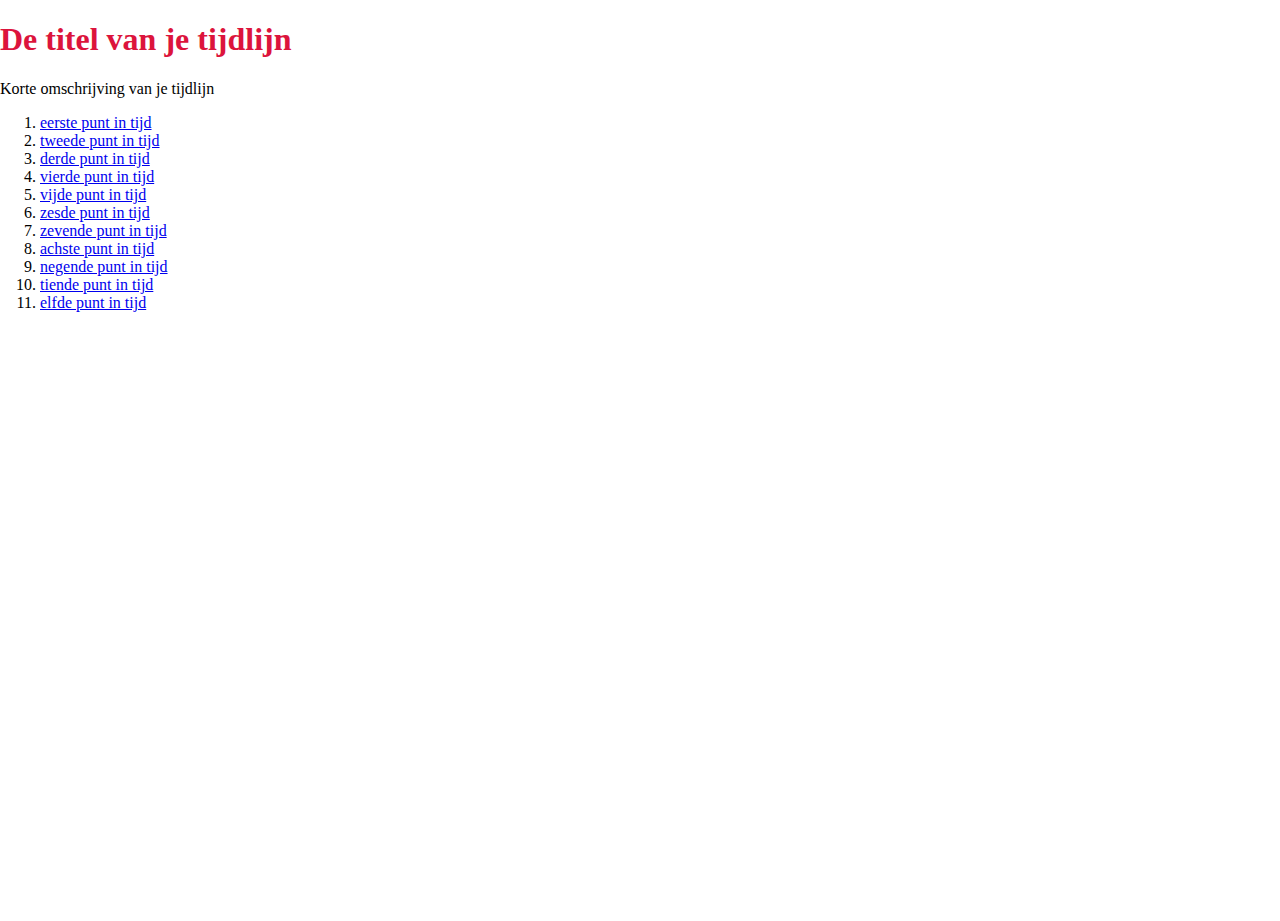
==== index.html @ e1b746fd "Add files via upload" ====
<!doctype html>
<html lang="nl">
	
<head>
	<meta charset="UTF-8">
	<meta name="author" content="jouw naam">
	<meta name="viewport" content="width=device-width, initial-scale=1">
	
	<title>VIDii 2011/22 - Tijdlijn</title>
	
	<link href="styles/style.css" rel="stylesheet">
	<link rel="icon" type="image/svg+xml" href="images/favicon.svg">
</head>

<body>
	<header>
		<h1>De titel van je tijdlijn</h1>
		<p>Korte omschrijving van je tijdlijn</p>
	</header>

	<main>
		<!-- de tijdlijn zelf is een ordered list -->

		<!-- elk list-item is een punt in tijd -->
		<!-- 11 list-items om te starten -->
		<!-- bepaal zelf hoeveel je er nodig hebt -->
		
		<!-- in elk listitem staat nu een link -->
		<!-- de link kun je vullen met jouw content -->
		<!-- of in zijn geheel vervangen door jouw content -->
		<ol>
			<li>
				<a href="#">eerste punt in tijd</a>
			</li>
			<li>
				<a href="#">tweede punt in tijd</a>
			</li>
			<li>
				<a href="#">derde punt in tijd</a>
			</li>
			<li>
				<a href="#">vierde punt in tijd</a>
			</li>
			<li>
				<a href="#">vijde punt in tijd</a>
			</li>
			<li>
				<a href="#">zesde punt in tijd</a>
			</li>
			<li>
				<a href="#">zevende punt in tijd</a>
			</li>
			<li>
				<a href="#">achste punt in tijd</a>
			</li>
			<li>
				<a href="#">negende punt in tijd</a>
			</li>
			<li>
				<a href="#">tiende punt in tijd</a>
			</li>
			<li>
				<a href="#">elfde punt in tijd</a>
			</li>
		</ol>
	</main>

	<script src="scripts/script.js"></script>
</body>
	
</html>
---- styles/style.css ----
/* CSS Document */
*, *::after, *::before {
  box-sizing:border-box;  
}

html, body {
  height:100%;
  margin:0;
}

button:not([disabled]) {
  cursor:pointer;
}

/* jouw CSS vanaf hier */

h1 {
  color:crimson;
}
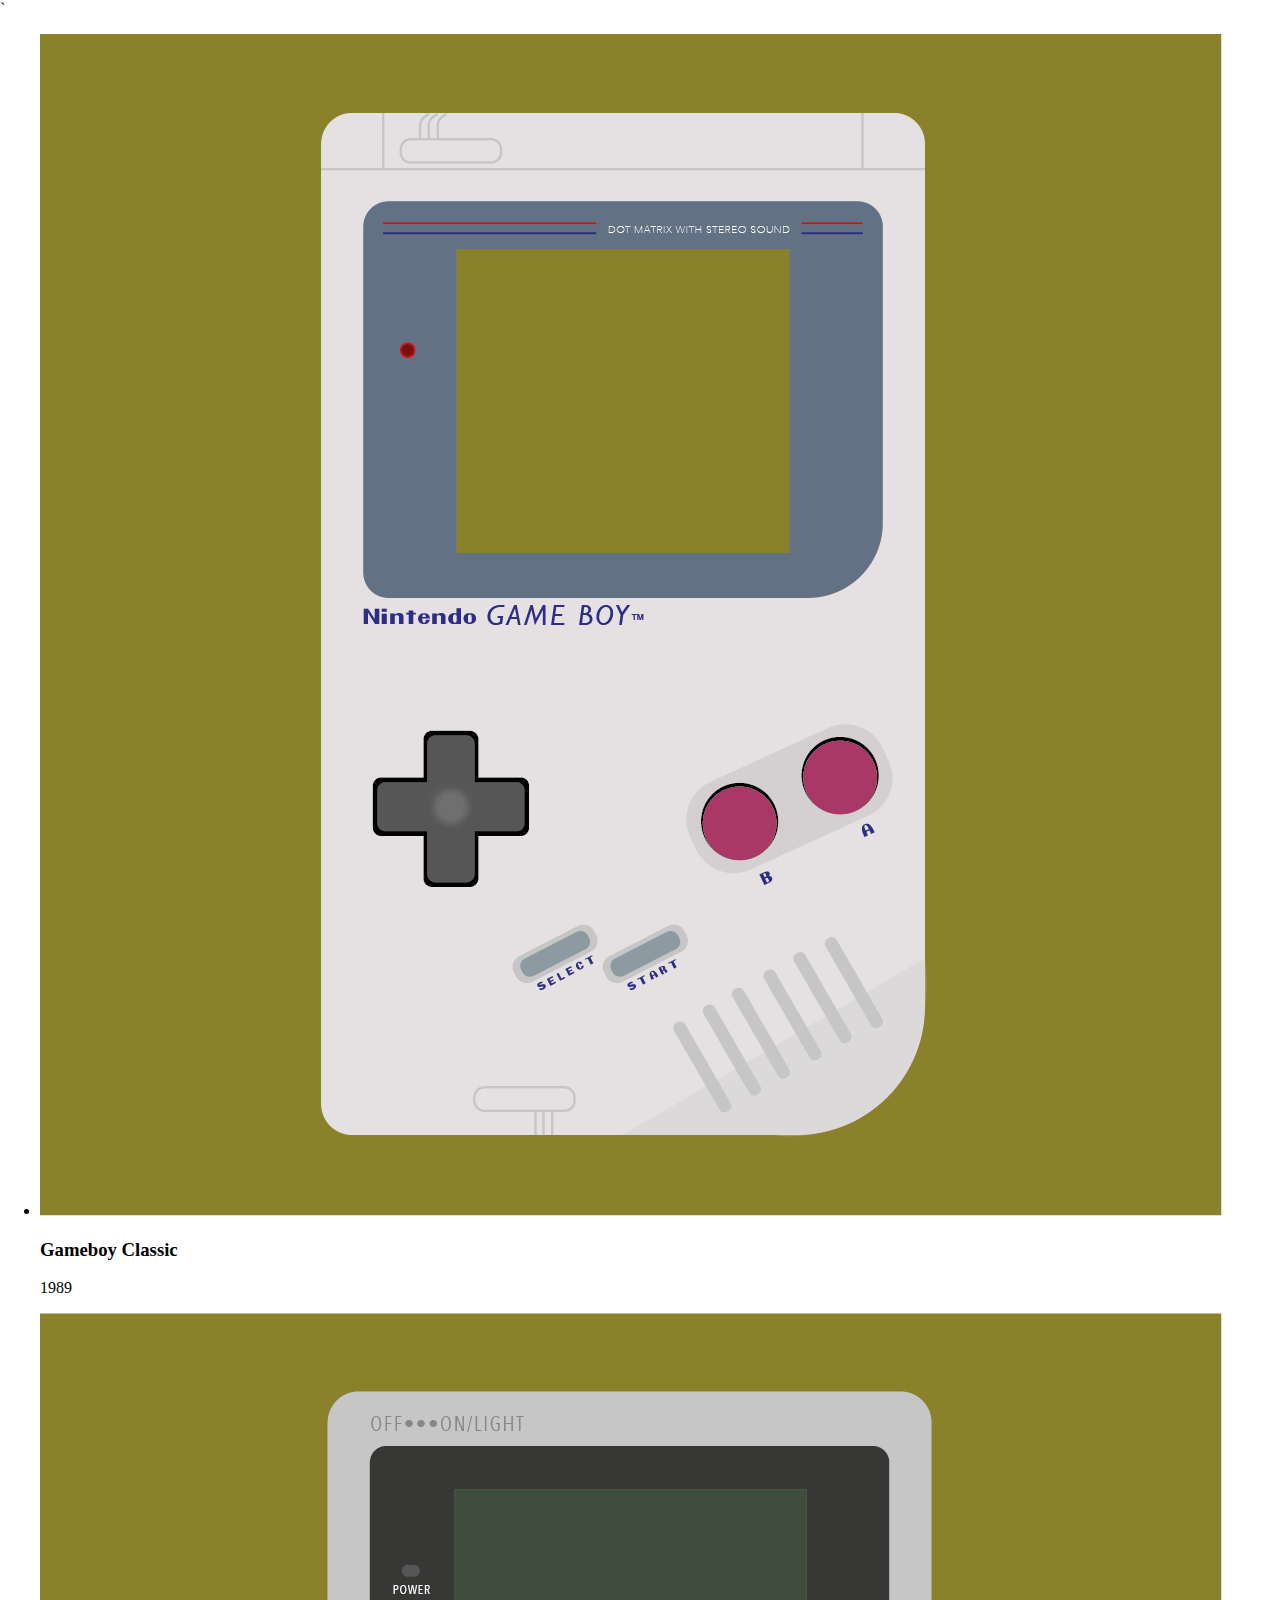
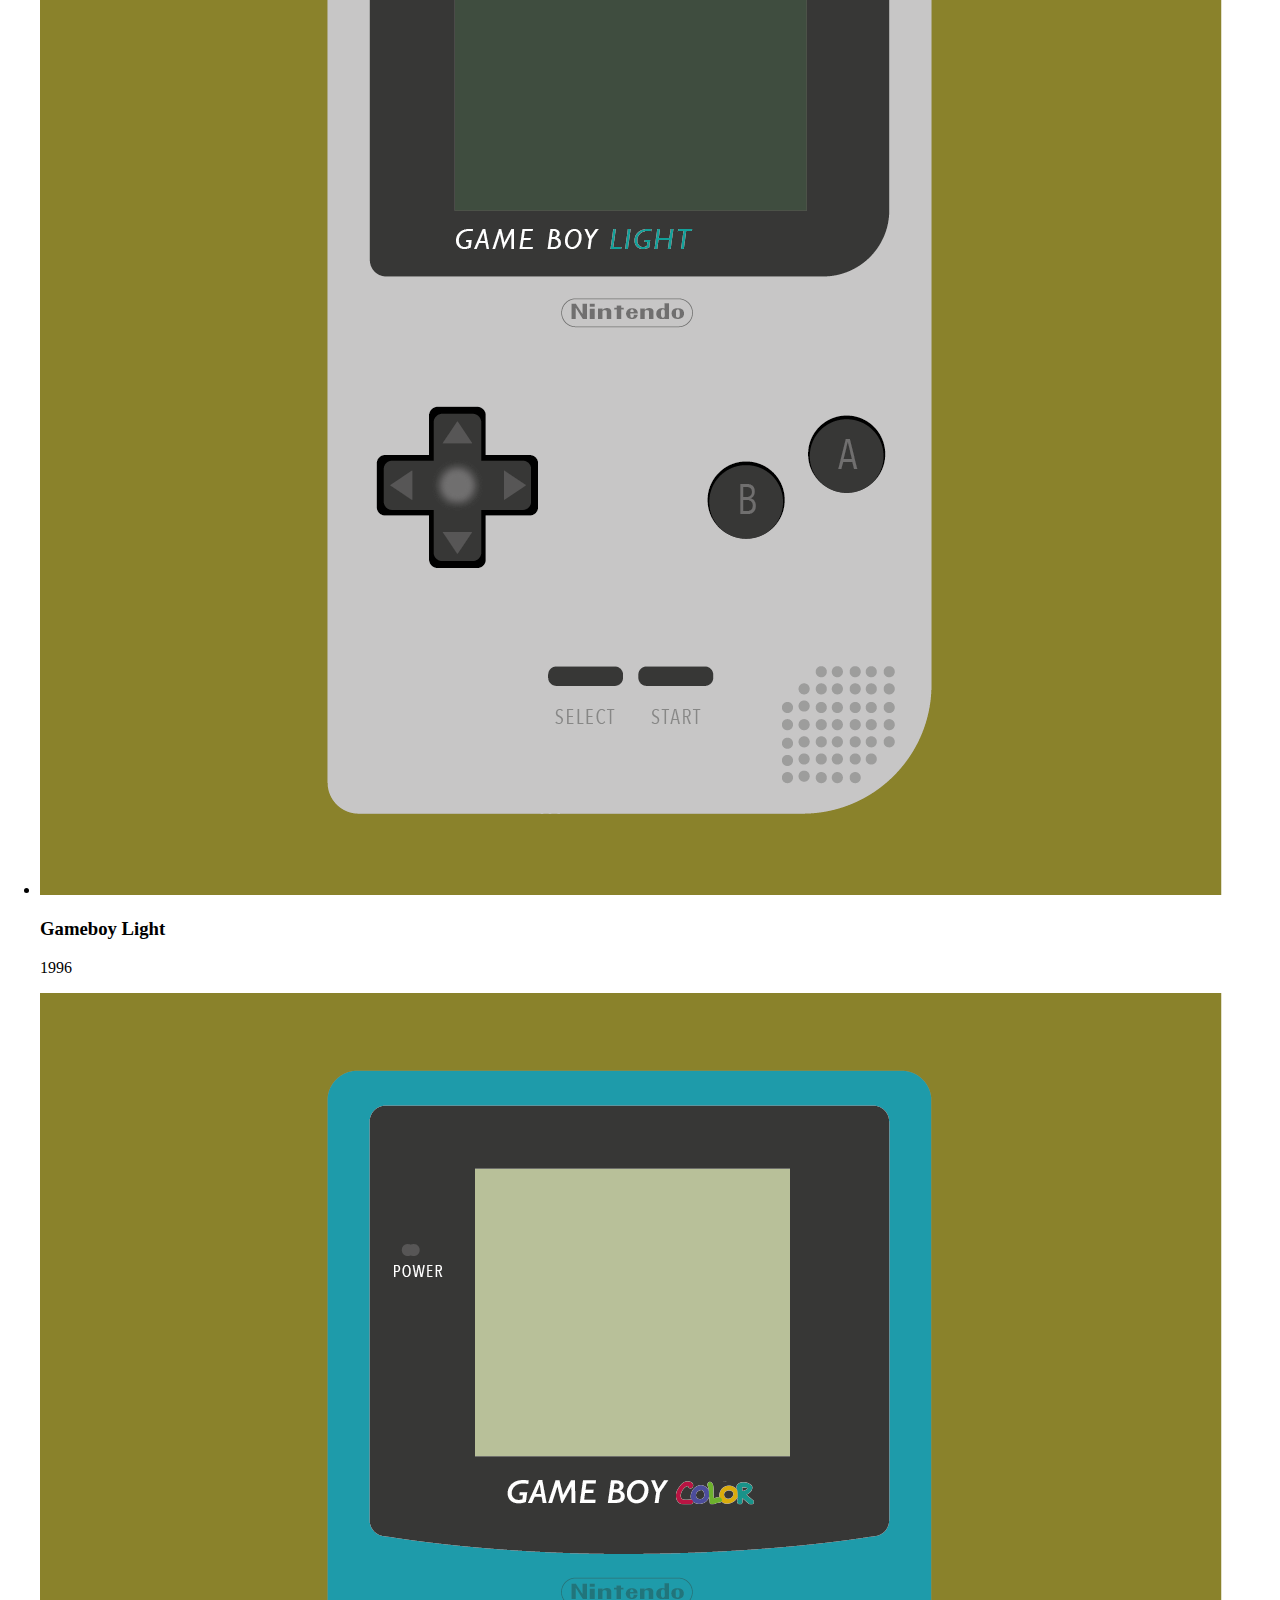
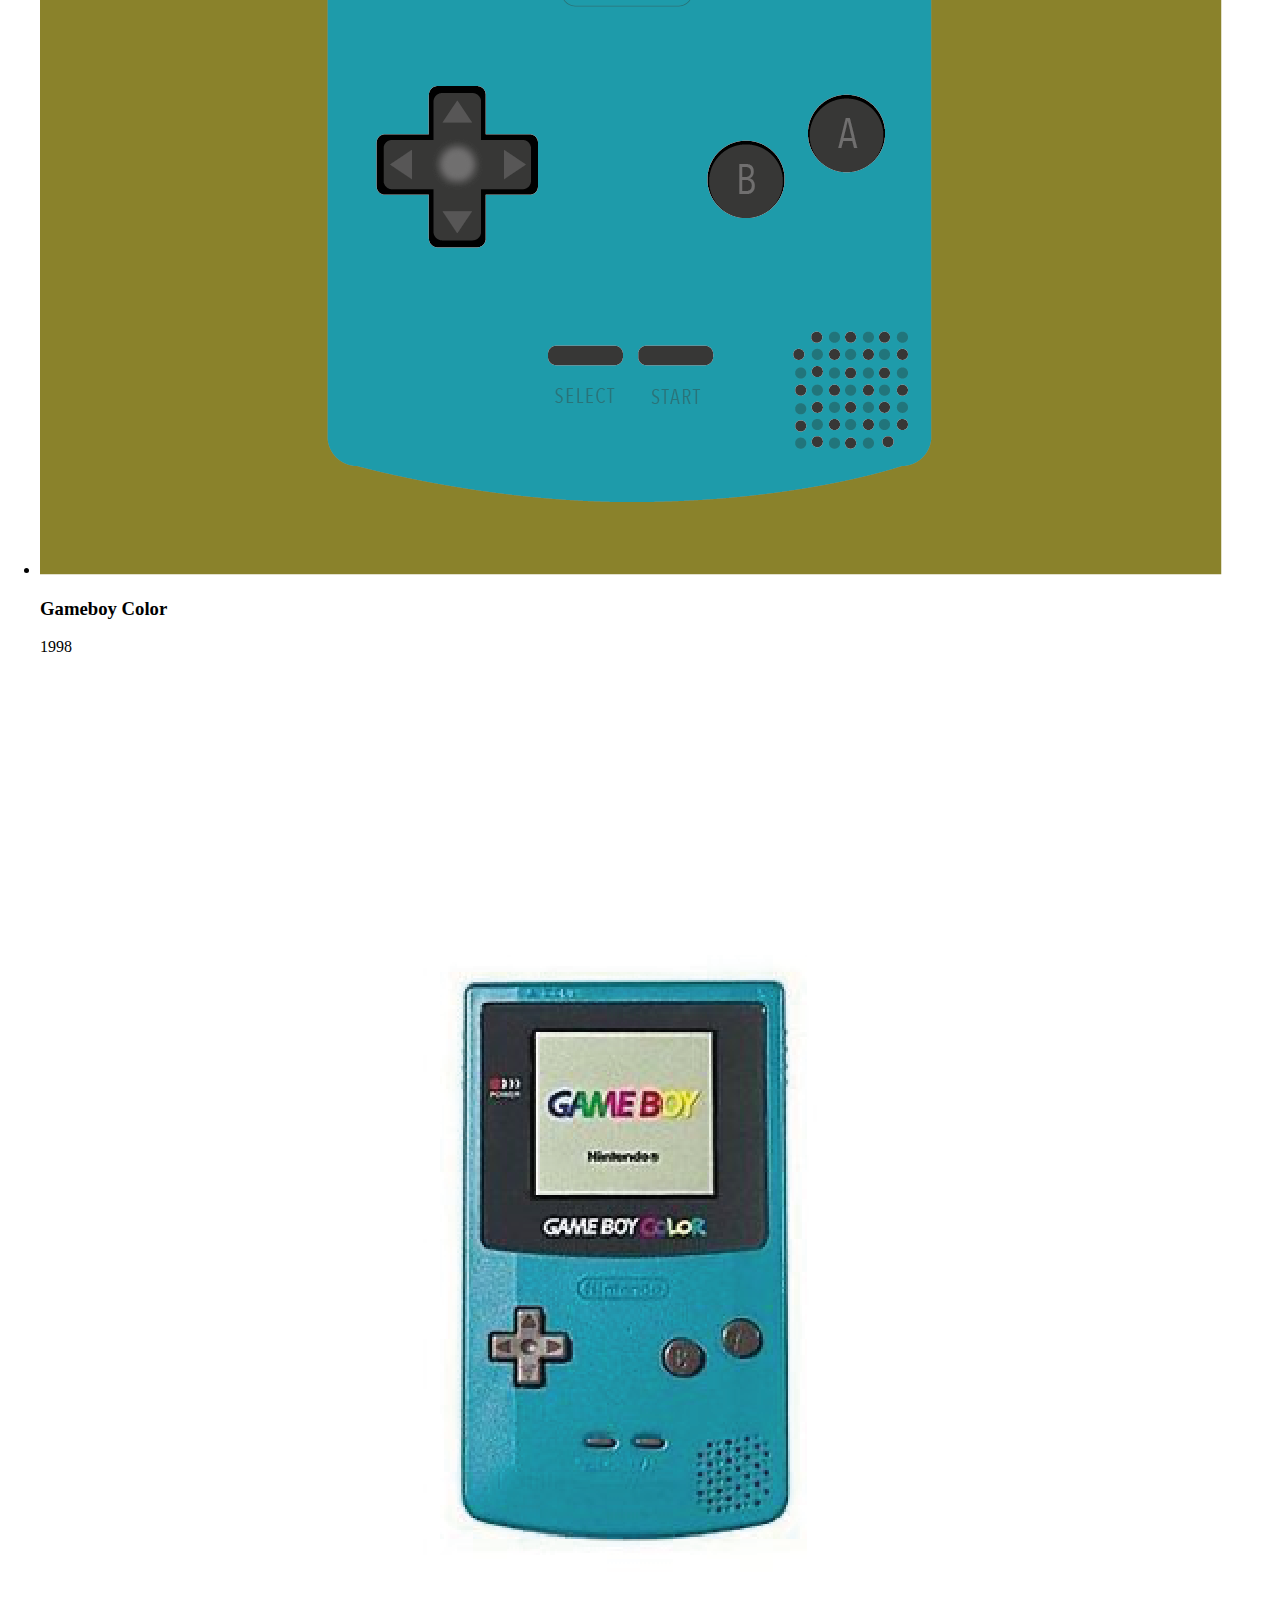
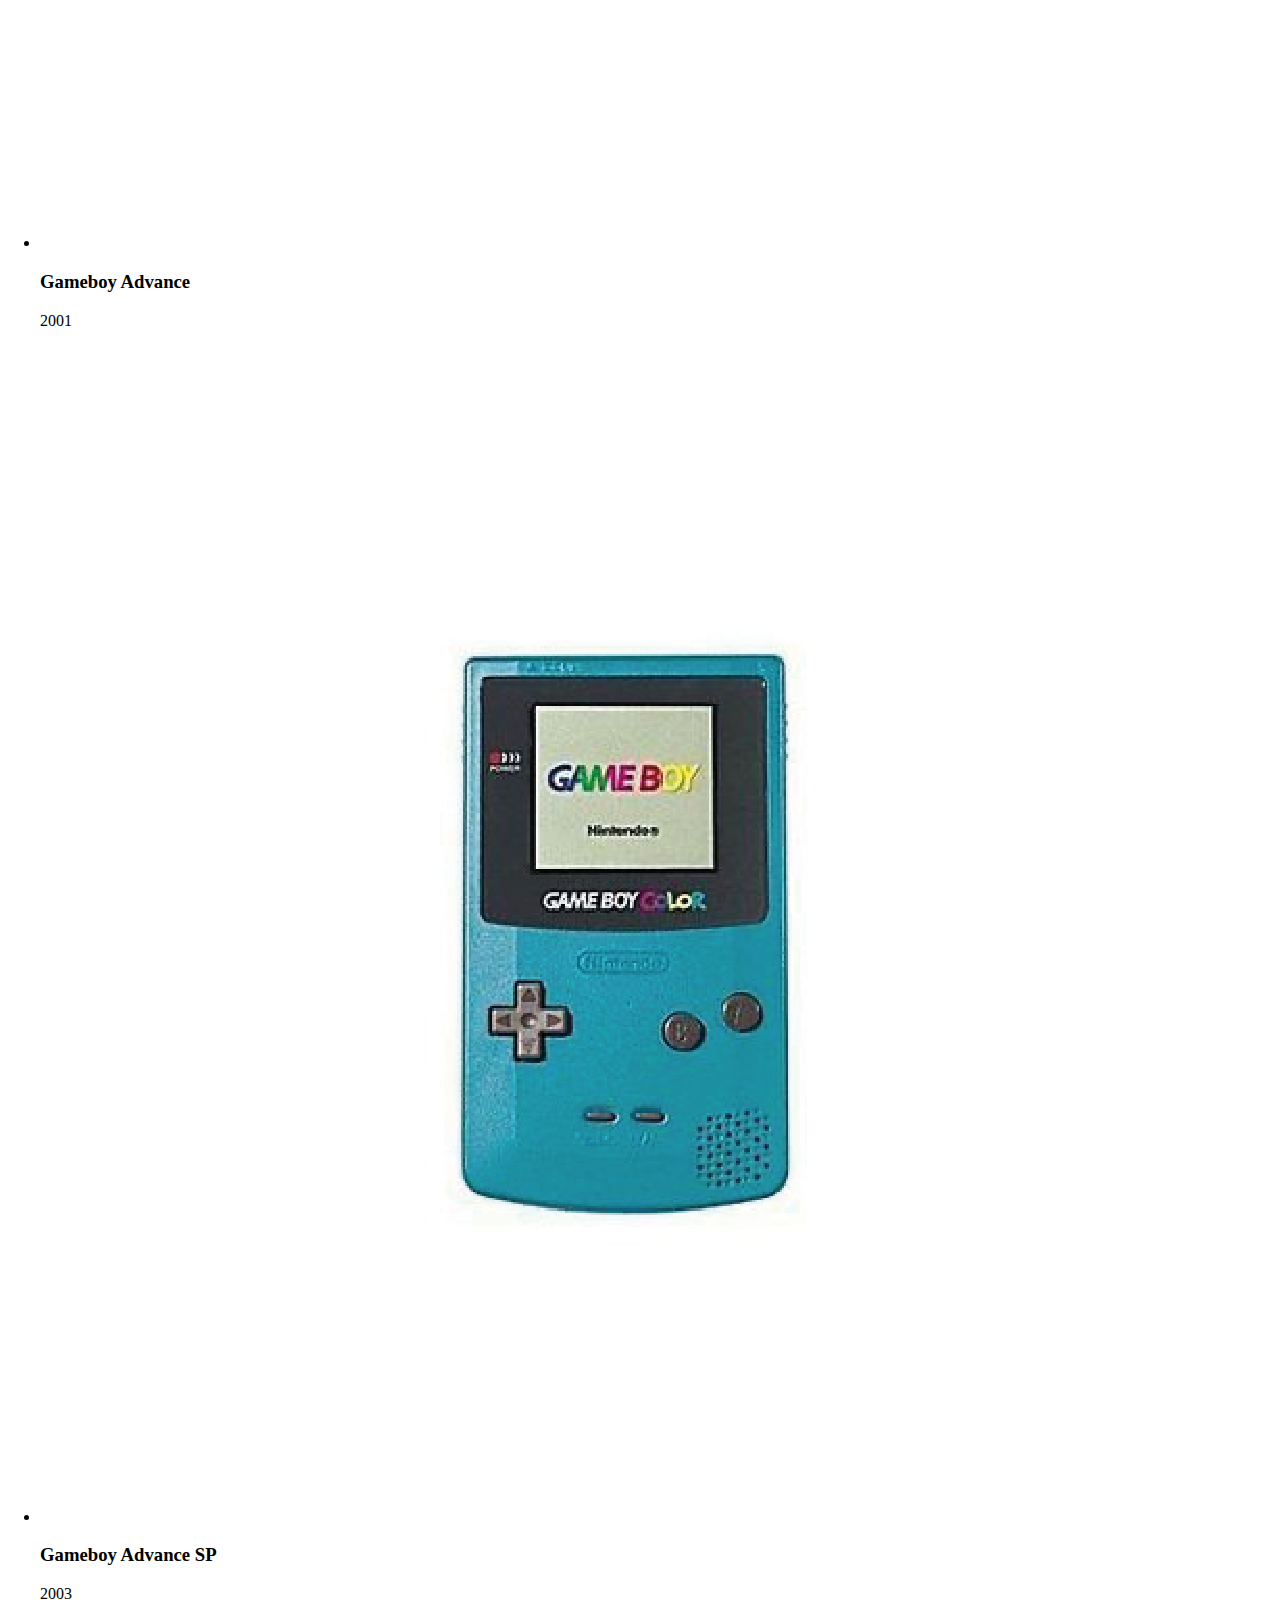
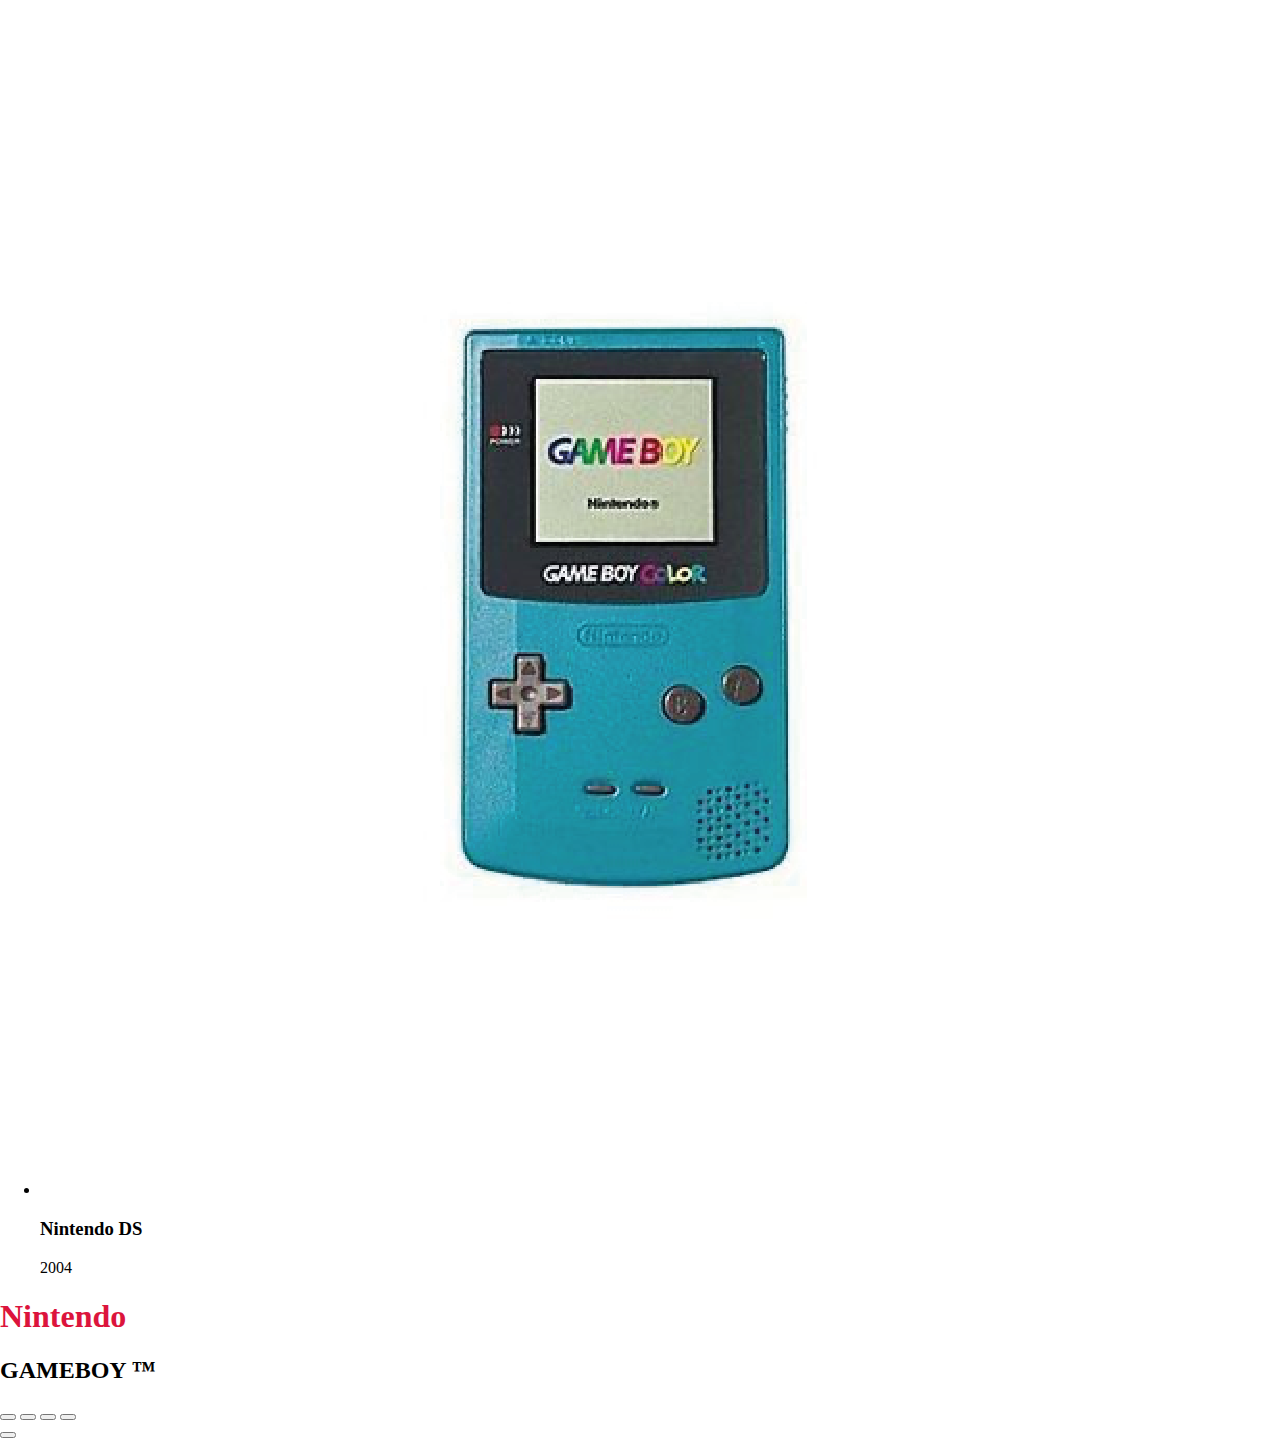
==== commit 6f4e6c03: "Add files via upload" ====
--- a/index.html
+++ b/index.html
@@ -1,71 +1,84 @@
 <!doctype html>
 <html lang="nl">
-	
+
 <head>
-	<meta charset="UTF-8">
-	<meta name="author" content="jouw naam">
-	<meta name="viewport" content="width=device-width, initial-scale=1">
-	
-	<title>VIDii 2011/22 - Tijdlijn</title>
-	
-	<link href="styles/style.css" rel="stylesheet">
-	<link rel="icon" type="image/svg+xml" href="images/favicon.svg">
+    <meta charset="UTF-8">
+    <meta name="author" content="liana boyadjian">
+    <meta name="viewport" content="width=device-width, initial-scale=1">
+
+    <title>VIDii 2011/22 - Tijdlijn</title>
+
+    <link href="styles/style.css" rel="stylesheet">
+    <link rel="icon" type="image/svg+xml" href="images/favicon.svg">
+
+    <link rel="preconnect" href="https://fonts.googleapis.com">
+    <link rel="preconnect" href="https://fonts.gstatic.com" crossorigin>
+    <link href="https://fonts.googleapis.com/css2?family=Open+Sans:ital,wght@1,300&display=swap" rel="stylesheet">
+
+    <link rel="preconnect" href="https://fonts.googleapis.com">
+    <link rel="preconnect" href="https://fonts.gstatic.com" crossorigin>
+    <link href="https://fonts.googleapis.com/css2?family=Open+Sans:ital,wght@1,300&family=Poppins:wght@600&display=swap" rel="stylesheet">
 </head>
 
 <body>
-	<header>
-		<h1>De titel van je tijdlijn</h1>
-		<p>Korte omschrijving van je tijdlijn</p>
-	</header>
+    <main>
 
-	<main>
-		<!-- de tijdlijn zelf is een ordered list -->
 
-		<!-- elk list-item is een punt in tijd -->
-		<!-- 11 list-items om te starten -->
-		<!-- bepaal zelf hoeveel je er nodig hebt -->
-		
-		<!-- in elk listitem staat nu een link -->
-		<!-- de link kun je vullen met jouw content -->
-		<!-- of in zijn geheel vervangen door jouw content -->
-		<ol>
-			<li>
-				<a href="#">eerste punt in tijd</a>
-			</li>
-			<li>
-				<a href="#">tweede punt in tijd</a>
-			</li>
-			<li>
-				<a href="#">derde punt in tijd</a>
-			</li>
-			<li>
-				<a href="#">vierde punt in tijd</a>
-			</li>
-			<li>
-				<a href="#">vijde punt in tijd</a>
-			</li>
-			<li>
-				<a href="#">zesde punt in tijd</a>
-			</li>
-			<li>
-				<a href="#">zevende punt in tijd</a>
-			</li>
-			<li>
-				<a href="#">achste punt in tijd</a>
-			</li>
-			<li>
-				<a href="#">negende punt in tijd</a>
-			</li>
-			<li>
-				<a href="#">tiende punt in tijd</a>
-			</li>
-			<li>
-				<a href="#">elfde punt in tijd</a>
-			</li>
-		</ol>
-	</main>
+        <section class="gameboy">
+            <section class="omlijning">
+                `<section class="scherm">
+                    <ul>
+                        <li>
+                            <img src="images/gameboyclassic.png" alt="gameboy classic">
+                            <h3>Gameboy Classic</h3>
+                            <p>1989</p>
+                        </li>
+                        <li>
+                            <img src="images/gameboylight.png" alt="gameboy light">
+                            <h3>Gameboy Light</h3>
+                            <p>1996</p>
+                        </li>
+                         <li>
+                            <img src="images/gameboycolor.png" alt="gameboy Color">
+                            <h3>Gameboy Color</h3>
+                            <p>1998</p>
+                        </li>
+                         <li>
+                            <img src="images/gameboy2.png" alt="tweede gameboy">
+                            <h3>Gameboy Advance</h3>
+                            <p>2001</p>
+                        </li>
+                         <li>
+                            <img src="images/gameboy2.png" alt="tweede gameboy">
+                            <h3>Gameboy Advance SP</h3>
+                            <p>2003</p>
+                        </li>
+                         <li>
+                            <img src="images/gameboy2.png" alt="tweede gameboy">
+                            <h3>Nintendo DS</h3>
+                            <p>2004</p>
+                        </li>
+                    </ul>
+                </section>
+            </section>
 
-	<script src="scripts/script.js"></script>
+            <h1>Nintendo</h1>
+            <h2>GAMEBOY ™</h2>
+            <section class="pijltjes">
+                <button id="pijltje-boven"></button>
+                <button id="pijltje-rechts"></button>
+                <button id="pijltje-onder"></button>
+                <button id="pijltje-links"></button>
+            </section>
+            <section class="grijzebutton1">
+                <button id="select"></button>
+            </section>
+        </section>
+
+
+    </main>
+
+    <script src="scripts/script.js"></script>
 </body>
-	
+
 </html>
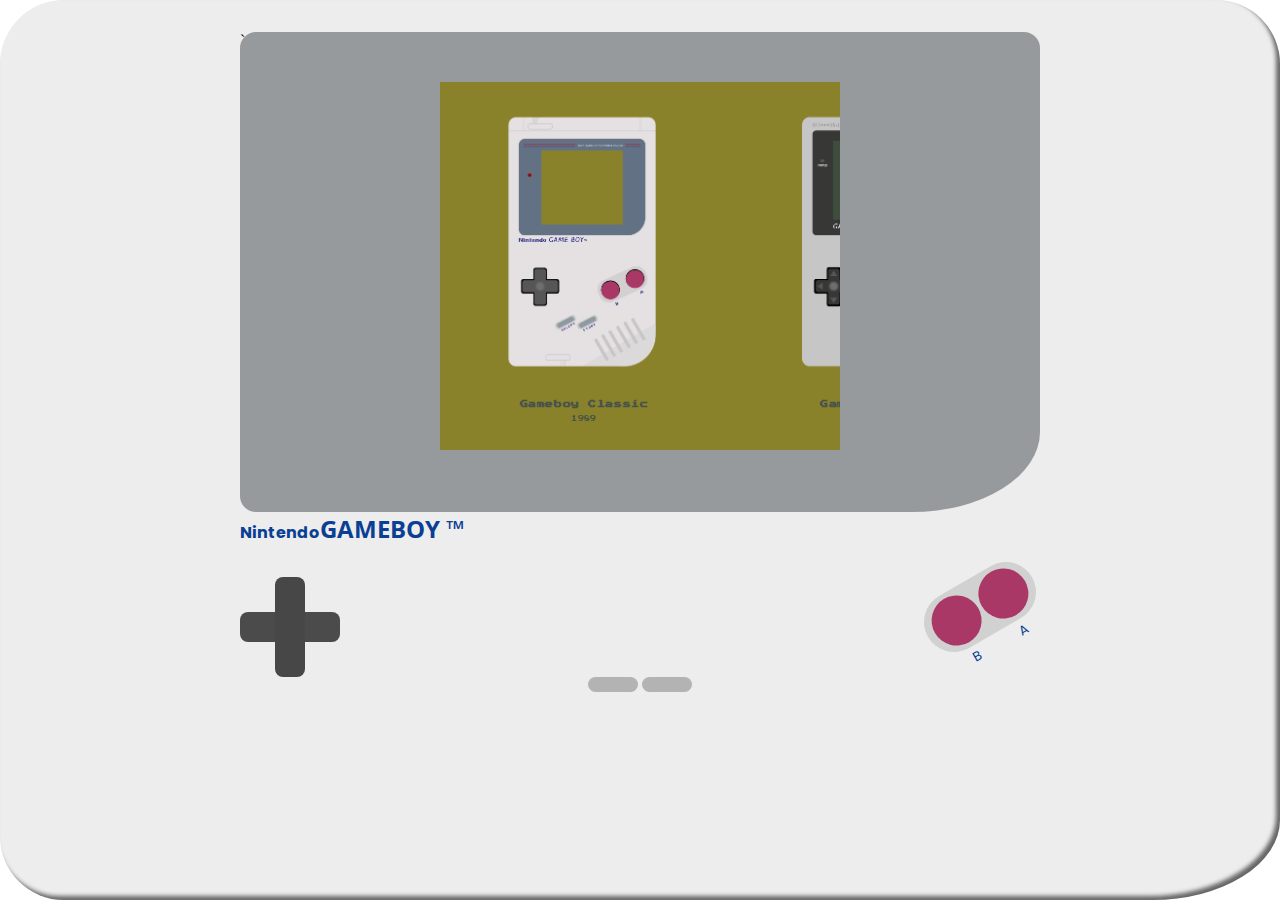
==== commit 4f22095c: "Add files via upload" ====
--- a/index.html
+++ b/index.html
@@ -18,6 +18,9 @@
     <link rel="preconnect" href="https://fonts.googleapis.com">
     <link rel="preconnect" href="https://fonts.gstatic.com" crossorigin>
     <link href="https://fonts.googleapis.com/css2?family=Open+Sans:ital,wght@1,300&family=Poppins:wght@600&display=swap" rel="stylesheet">
+    <link rel="preconnect" href="https://fonts.googleapis.com">
+    <link rel="preconnect" href="https://fonts.gstatic.com" crossorigin>
+    <link href="https://fonts.googleapis.com/css2?family=Open+Sans:ital,wght@1,300&family=Poppins:wght@600&family=Press+Start+2P&display=swap" rel="stylesheet">
 </head>
 
 <body>
@@ -38,22 +41,22 @@
                             <h3>Gameboy Light</h3>
                             <p>1996</p>
                         </li>
-                         <li>
+                        <li>
                             <img src="images/gameboycolor.png" alt="gameboy Color">
                             <h3>Gameboy Color</h3>
                             <p>1998</p>
                         </li>
-                         <li>
-                            <img src="images/gameboy2.png" alt="tweede gameboy">
+                        <li>
+                            <img src="images/gameboyadvance.png" alt="Gameboy Advance">
                             <h3>Gameboy Advance</h3>
                             <p>2001</p>
                         </li>
-                         <li>
-                            <img src="images/gameboy2.png" alt="tweede gameboy">
+                        <li>
+                            <img src="images/gameboyadvancesp.png" alt="Gameboy Advance SP">
                             <h3>Gameboy Advance SP</h3>
                             <p>2003</p>
                         </li>
-                         <li>
+                        <li>
                             <img src="images/gameboy2.png" alt="tweede gameboy">
                             <h3>Nintendo DS</h3>
                             <p>2004</p>
@@ -62,18 +65,25 @@
                 </section>
             </section>
 
-            <h1>Nintendo</h1>
-            <h2>GAMEBOY ™</h2>
-            <section class="pijltjes">
-                <button id="pijltje-boven"></button>
-                <button id="pijltje-rechts"></button>
-                <button id="pijltje-onder"></button>
-                <button id="pijltje-links"></button>
+            <h2>Nintendo<span>GAMEBOY ™</span></h2>
+            <section class="button-wrapper">
+                <section class="pijltjes">
+                    <button id="pijltje-boven"></button>
+                    <button id="pijltje-rechts"></button>
+                    <button id="pijltje-onder"></button>
+                    <button id="pijltje-links"></button>
+                </section>
+                <section>
+                    <button id="button-b"><p>B</p></button>
+                    <button id="button-a"><p>A</p></button>
+
+                </section>
+                    <section>
+                        <button id="select"></button>
+                        <button id="start"></button>
+                    </section>
+                </section>
             </section>
-            <section class="grijzebutton1">
-                <button id="select"></button>
-            </section>
-        </section>
 
 
     </main>
--- a/styles/style.css
+++ b/styles/style.css
@@ -1,19 +1,275 @@
 /* CSS Document */
-*, *::after, *::before {
-  box-sizing:border-box;  
-}
-
-html, body {
-  height:100%;
-  margin:0;
+*,
+*::after,
+*::before {
+    box-sizing: border-box;
+}
+
+html,
+body {
+    /*    height: 100%;*/
+    margin: 0;
+    overflow: hidden;
 }
 
 button:not([disabled]) {
-  cursor:pointer;
+    cursor: pointer;
 }
 
 /* jouw CSS vanaf hier */
 
-h1 {
-  color:crimson;
-}+
+.gameboy {
+    position: relative;
+    background-color: #ededed;
+    height: 100vh;
+    width: 100vw;
+    border-radius: 4em 4em 8em 4em / 4em 4em 5em 4em;
+    box-shadow:
+        inset -.25em -.25em .25em rgb(102 102 102);
+    display: flow-root;
+}
+
+.omlijning {
+    background-color: #979a9c;
+    height: 30em;
+    width: 90%;
+    max-width: 50em;
+    margin: 2em auto;
+    margin-bottom: 0;
+    border-radius: 1em 1em 8em 1em / 1em 1em 5em 1em;
+}
+
+.scherm {
+    background-color: #89822a;
+    height: 23em;
+    width: 60%;
+    max-width: 25em;
+    margin: 2em auto;
+}
+
+ul {
+    background-color: none;
+    margin: 0;
+    padding: 0;
+    /*overflow-x en y specificeert of de inhoud wordt geknipt, scrollbalk wordt toegevoegd etc.*/
+    overflow-x: scroll;
+    overflow-y: hidden;
+    /* whitespace specificeert hoe tekst wordt behandeld op het element waar het op wordt toegepast. Nowrap voorkomt dat de tekst wordt 'gewrapt'*/
+    white-space: nowrap;
+    /* list-style none is geen bulletpoints of numbers*/
+    list-style: none;
+}
+
+ul li {
+    /* display inline-block staat toe dat je een hoogte en breedte kan geven aan het element. Het element kan ook naast andere elementen staan, het verschil met display block*/
+    display: inline-block;
+    width: 18em;
+    background-color: none;
+}
+
+
+
+ul li p {
+    font-family: 'Press Start 2P', cursive;
+}
+
+ul li img {
+    max-width: 100%;
+    padding-top: 1em;
+}
+
+ul li h3 {
+    font-family: 'Press Start 2P', cursive;
+    color: #48524a;
+    font-size: 0.5em;
+    letter-spacing: 0.07em;
+    margin-top: 1.25em;
+    text-align: center;
+    font-weight: 800;
+}
+
+ul li p {
+    font-family: 'Press Start 2P', cursive;
+    color: #48524a;
+    font-size: 0.3em;
+    letter-spacing: 0.06em;
+    margin-top: 0.93em;
+    margin-bottom: 1em;
+    text-align: center;
+    font-weight: 300;
+}
+
+.gameboy h2 {
+    font-family: 'Poppins', sans-serif;
+    color: #0a3f94;
+    font-size: 1em;
+    width: 90%;
+    max-width: 50em;
+    margin: 0 auto;
+
+}
+
+.gameboy h2 span {
+    font-family: 'Open Sans', sans-serif;
+    display: inline-block;
+    color: #0a3f94;
+    font-size: 1.5em;
+}
+
+.button-wrapper {
+    width: 90%;
+    max-width: 50em;
+    margin: 0 auto;
+    margin-top: 2em;
+    display: flex;
+    flex-wrap: wrap;
+    justify-content: space-between;
+}
+
+.button-wrapper > section:nth-of-type(2) {
+    background-color: #d1d1d1;
+    height: 60px;
+    width: 120px;
+    transform: rotate(330deg);
+    border-radius: 40px;
+    text-align: center;
+}
+
+.button-wrapper > section:nth-of-type(2) button {
+    height: 50px;
+    width: 50px;
+    border-radius: 50%;
+    background-color: #aa3866;
+    border-style: none;
+    margin: 0.34em auto;
+    /*    box-shadow: 5px 6px 2px -3px rgba(109,109,109,0.58);*/
+}
+
+.button-wrapper p {
+    font-family: 'Poppins', sans-serif;
+    color: #0a3f94;
+    font-size: 1em;
+    margin-top: 4.2em;
+}
+
+
+.button-wrapper button:hover {
+    box-shadow: inset -8px -9px 11px -4px rgba(0, 0, 0, 0.41);
+    border-radius: 50%;
+}
+
+.button-wrapper button:active {
+    box-shadow: inset 20px 23px 14px -5px rgba(0, 0, 0, 0.55);
+    border-radius: 50%;
+}
+
+
+.button-wrapper > section:nth-of-type(3) {
+    background-color: none;
+    width: 100%;
+    text-align: center;
+}
+
+.button-wrapper > section:nth-of-type(3) button {
+    height: 15px;
+    width: 50px;
+    border-radius: 30px;
+    background-color: #b3b3b3;
+    border-style: none;
+}
+
+
+
+
+/*
+.button-wrapper > section:not(:nth-of-type(3)) {
+    flex: 1;
+}
+*/
+
+.pijltjes {
+    background: none;
+    height: 100px;
+    position: relative;
+    width: 100px;
+    display: grid;
+    grid-template-columns: 33.3% 33.3% 33.3%;
+    grid-template-rows: 33.3% 33.3% 33.3%;
+}
+
+.pijltjes::after {
+    background: #474747;
+    content: "";
+    height: 30px;
+    left: 0;
+    position: absolute;
+    top: 35px;
+    width: 100px;
+    border-radius: 0.5em 0.5em 0.5em 0.5em;
+    border-radius: 0.5em 0.5em 0.5em 0.5em;
+    /*
+        inset -8px -9px 11px -4px rgba(0, 0, 0, 0.41),
+        inset 5px 3px 4px -5px #FFFFFF;
+*/
+    opacity: 98%;
+}
+
+
+
+
+.pijltjes::before {
+    background: #474747;
+    content: "";
+    height: 100px;
+    left: 35px;
+    position: absolute;
+    top: 0;
+    width: 30px;
+    border-radius: 0.5em 0.5em 0.5em 0.5em;
+    box-shadow:
+        /*
+        inset -8px -9px 11px -4px rgba(0, 0, 0, 0.41),
+        inset -2px 6px 4px -5px #FFFFFF;
+*/
+        opacity: 90%;
+}
+
+
+
+.pijltjes button {
+    position: relative;
+    z-index: 100;
+    background: none;
+    border-style: none;
+}
+
+.pijltjes button:hover {
+    box-shadow: inset -8px -9px 11px -4px rgba(0, 0, 0, 0.41);
+    border-radius: 0.5em 0.5em 0.5em 0.5em;
+}
+
+.pijltjes button:active {
+    box-shadow: inset 20px 23px 25px -4px rgba(0, 0, 0, 0.46);
+    border-radius: 0.5em 0.5em 0.5em 0.5em;
+}
+
+#pijltje-boven {
+    grid-column-start: 2;
+
+}
+
+#pijltje-rechts {
+    grid-row-start: 2;
+    grid-column-start: 3;
+}
+
+#pijltje-onder {
+    grid-column-start: 2;
+    grid-row-start: 3;
+}
+
+#pijltje-links {
+    grid-row-start: 2;
+    grid-column-start: 1;
+}
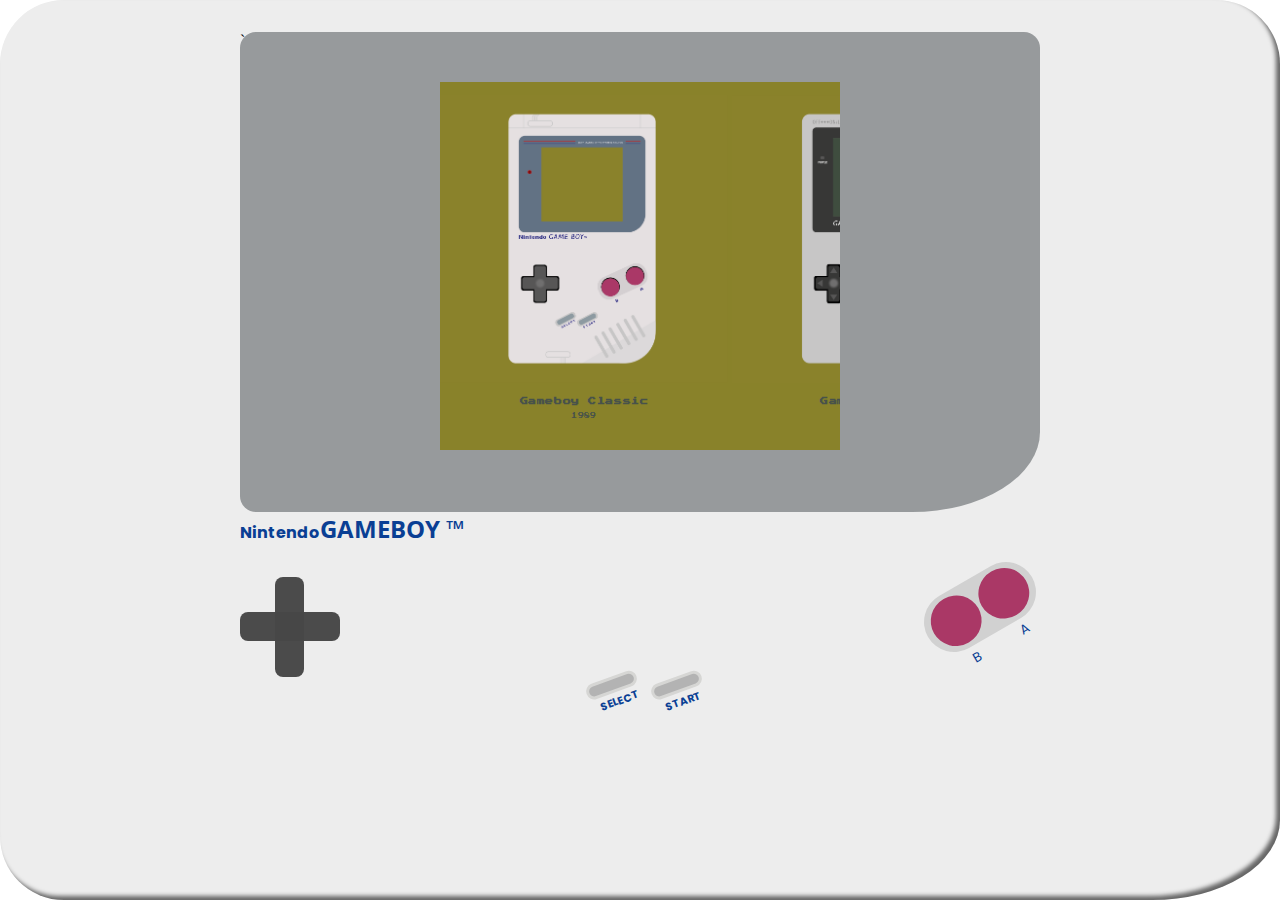
==== commit 2d987b75: "Add files via upload" ====
--- a/index.html
+++ b/index.html
@@ -25,46 +25,56 @@
 
 <body>
     <main>
-
-
         <section class="gameboy">
             <section class="omlijning">
                 `<section class="scherm">
+                    <section class="gbinfotekst">
+                        <button>X</button>
+                        <h3>Gameboy Classic</h3>
+                        <p>"Een Game Boy is een draagbare spelcomputer ontwikkeld door het Japanse bedrijf Nintendo.
+                            De eerste Game Boy had een 8-bit-processor en een klein zwart-wit lcd-scherm. De handheld werkte met cartridges, die tot de laatste Game Boy zouden worden gebruikt."</p>
+                    </section>
                     <ul>
                         <li>
-                            <img src="images/gameboyclassic.png" alt="gameboy classic">
+                            <button class="gbclassic">
+                                <img src="images/gameboyclassic.png" alt="gameboy classic">
+                            </button>
                             <h3>Gameboy Classic</h3>
                             <p>1989</p>
                         </li>
+
                         <li>
-                            <img src="images/gameboylight.png" alt="gameboy light">
+                            <button class="gblight">
+                                <img src="images/gameboylight.png" alt="gameboy light">
+                            </button>
                             <h3>Gameboy Light</h3>
                             <p>1996</p>
                         </li>
+
                         <li>
-                            <img src="images/gameboycolor.png" alt="gameboy Color">
+                            <button class="gbcolor">
+                                <img src="images/gameboycolor.png" alt="gameboy Color">
+                            </button>
                             <h3>Gameboy Color</h3>
                             <p>1998</p>
                         </li>
                         <li>
-                            <img src="images/gameboyadvance.png" alt="Gameboy Advance">
+                            <button class="gbadvance">
+                                <img src="images/gameboyadvance.png" alt="Gameboy Advance">
+                            </button>
                             <h3>Gameboy Advance</h3>
                             <p>2001</p>
                         </li>
                         <li>
-                            <img src="images/gameboyadvancesp.png" alt="Gameboy Advance SP">
+                            <button class="gbadvancesp">
+                                <img src="images/gameboyadvancesp.png" alt="Gameboy Advance SP">
+                            </button>
                             <h3>Gameboy Advance SP</h3>
                             <p>2003</p>
-                        </li>
-                        <li>
-                            <img src="images/gameboy2.png" alt="tweede gameboy">
-                            <h3>Nintendo DS</h3>
-                            <p>2004</p>
                         </li>
                     </ul>
                 </section>
             </section>
-
             <h2>Nintendo<span>GAMEBOY ™</span></h2>
             <section class="button-wrapper">
                 <section class="pijltjes">
@@ -74,16 +84,23 @@
                     <button id="pijltje-links"></button>
                 </section>
                 <section>
-                    <button id="button-b"><p>B</p></button>
-                    <button id="button-a"><p>A</p></button>
-
+                    <button id="button-b">
+                        <p>B</p>
+                    </button>
+                    <button id="button-a">
+                        <p>A</p>
+                    </button>
                 </section>
-                    <section>
-                        <button id="select"></button>
-                        <button id="start"></button>
-                    </section>
+                <section>
+                    <button id="select">
+                        <h3>SELECT</h3>
+                    </button>
+                    <button id="start">
+                        <h3>START</h3>
+                    </button>
                 </section>
             </section>
+        </section>
 
 
     </main>
--- a/styles/style.css
+++ b/styles/style.css
@@ -12,40 +12,145 @@
     overflow: hidden;
 }
 
+:root {
+/*    GAMEBOY LAYOUT*/
+    --color-gb-background: #ededed;
+    --color-gb-omlijning: #979a9c;
+    --color-nintendotext: #0a3f94;
+    --color-nintendotext: #0a3f94;
+
+/*    BUTTONS*/
+    --color-pijltjesbuttons: #474747;
+    --color-ab-button: #aa3866;
+    --color-ab-buttontext: #0a3f94;
+    --color-background-ab-button: #d1d1d1;
+    --color-select-start-button: #b3b3b3;
+    --color-ss-border: #d6d6d4;
+    --color-ss-buttontext: #0a3f94;
+    --button-padding: 0;
+    --button-border: none;
+    --button-background: none;
+    --font-gb-buttons: 'Poppins', sans-serif;
+
+/*    SCHERM*/
+    --color-gb-schermtekst: #48524a;
+    --font-gb-schermtekst: 'Press Start 2P', cursive;
+    --color-background-scherm: #89822a;
+
+
+}
+
+:root.is-geel {
+/*    GAMEBOY LAYOUT*/
+    --color-gb-background: #e8d907;
+    --color-gb-omlijning: #000000;
+    --color-nintendotext: #000000;
+    --color-gameboytmtext: #000000;
+
+/*    BUTTONS*/
+    --color-pijltjesbuttons: #000000;
+    --color-ab-button: #000000;
+    --color-ab-buttontext: #000000;
+    --color-background-ab-button: #c9bc06;
+    --color-select-start-button: #000000;
+    --color-ss-border: #b5a904;
+    --color-ss-buttontext: #000000;
+}
+
 button:not([disabled]) {
     cursor: pointer;
 }
 
-/* jouw CSS vanaf hier */
-
-
 .gameboy {
     position: relative;
-    background-color: #ededed;
     height: 100vh;
     width: 100vw;
     border-radius: 4em 4em 8em 4em / 4em 4em 5em 4em;
     box-shadow:
         inset -.25em -.25em .25em rgb(102 102 102);
     display: flow-root;
+    background-color: var(--color-gb-background);
 }
 
 .omlijning {
-    background-color: #979a9c;
     height: 30em;
     width: 90%;
     max-width: 50em;
     margin: 2em auto;
     margin-bottom: 0;
+    background-color: var(--color-gb-omlijning);
     border-radius: 1em 1em 8em 1em / 1em 1em 5em 1em;
 }
 
 .scherm {
-    background-color: #89822a;
+    background-color: var(--color-background-scherm);
     height: 23em;
     width: 60%;
     max-width: 25em;
     margin: 2em auto;
+    position: relative;
+}
+
+.gbinfotekst {
+    display: none;
+    position: absolute;
+    top: 0;
+    right: 0;
+    left: 0;
+    bottom: 0;
+    background-color: var(--color-background-scherm);
+}
+
+.gbinfotekst.toon-info {
+    display: block;
+}
+
+.gbinfotekst h3 {
+    font-family: var(--font-gb-schermtekst);
+    color: var(--color-gb-schermtekst);
+    font-size: 1em;
+    letter-spacing: 0.07em;
+    padding-top: 0.5em;
+    text-align: center;
+    font-weight: 800;
+}
+
+.gbinfotekst p {
+    font-family: var(--font-gb-schermtekst);
+    color: var(--color-gb-schermtekst);
+    font-size: 0.6em;
+    letter-spacing: 0.06em;
+    line-height: 1.5em;
+    margin-left: 2.5em;
+    margin-right: 2.5em;
+    text-align: center;
+    font-weight: 300;
+}
+
+.gbinfotekst button {
+    margin-top: 1em;
+    margin-left: 1em;
+    border: var(--button-border);
+    background: var(--button-background);
+    font-family: var(--font-gb-schermtekst);
+    color: var(--color-gb-schermtekst);
+}
+
+.gbinfotekst button:hover {
+    margin-top: 1em;
+    margin-left: 1em;
+    background-color: var(--color-gb-schermtekst);
+    color: var(--color-background-scherm);
+}
+
+.gbclassic,
+.gblight,
+.gbcolor,
+.gbadvance,
+.gbadvancesp {
+    padding: var(--button-padding);
+    background: var(--button-background);
+    border: var(--button-border);
 }
 
 ul {
@@ -68,10 +173,8 @@
     background-color: none;
 }
 
-
-
 ul li p {
-    font-family: 'Press Start 2P', cursive;
+    font-family: var(--font-gb-schermtekst);
 }
 
 ul li img {
@@ -79,9 +182,43 @@
     padding-top: 1em;
 }
 
+/*ANIMATIE AFBEELDINGEN*/
+
+@keyframes bounce {
+
+    0%,
+    100%,
+    20%,
+    50%,
+    80% {
+        -webkit-transform: translateY(0);
+        -ms-transform: translateY(0);
+        transform: translateY(0)
+    }
+
+    40% {
+        -webkit-transform: translateY(-30px);
+        -ms-transform: translateY(-30px);
+        transform: translateY(-30px)
+    }
+
+    60% {
+        -webkit-transform: translateY(-15px);
+        -ms-transform: translateY(-15px);
+        transform: translateY(-15px)
+    }
+}
+
+ul li img:hover {
+    animation-name: bounce;
+    cursor: pointer;
+    animation-duration: 1s;
+}
+
+
 ul li h3 {
-    font-family: 'Press Start 2P', cursive;
-    color: #48524a;
+    font-family: var(--font-gb-schermtekst);
+    color: var(--color-gb-schermtekst);
     font-size: 0.5em;
     letter-spacing: 0.07em;
     margin-top: 1.25em;
@@ -90,8 +227,8 @@
 }
 
 ul li p {
-    font-family: 'Press Start 2P', cursive;
-    color: #48524a;
+    font-family: var(--font-gb-schermtekst);
+    color: var(--color-gb-schermtekst);
     font-size: 0.3em;
     letter-spacing: 0.06em;
     margin-top: 0.93em;
@@ -101,20 +238,19 @@
 }
 
 .gameboy h2 {
-    font-family: 'Poppins', sans-serif;
-    color: #0a3f94;
+    font-family: var(--font-gb-buttons);
     font-size: 1em;
     width: 90%;
     max-width: 50em;
     margin: 0 auto;
-
+    color: var(--color-nintendotext);
 }
 
 .gameboy h2 span {
     font-family: 'Open Sans', sans-serif;
     display: inline-block;
-    color: #0a3f94;
     font-size: 1.5em;
+    color: var(--color-gameboytmtext);
 }
 
 .button-wrapper {
@@ -128,31 +264,29 @@
 }
 
 .button-wrapper > section:nth-of-type(2) {
-    background-color: #d1d1d1;
-    height: 60px;
-    width: 120px;
+    height: 3.75em;
+    width: 7.5em;
     transform: rotate(330deg);
-    border-radius: 40px;
-    text-align: center;
+    border-radius: 2.5em;
+    text-align: center;
+    background-color: var(--color-background-ab-button);
 }
 
 .button-wrapper > section:nth-of-type(2) button {
-    height: 50px;
-    width: 50px;
+    height: 3.8em;
+    width: 3.8em;
     border-radius: 50%;
-    background-color: #aa3866;
     border-style: none;
     margin: 0.34em auto;
-    /*    box-shadow: 5px 6px 2px -3px rgba(109,109,109,0.58);*/
+    background-color: var(--color-ab-button);
 }
 
 .button-wrapper p {
-    font-family: 'Poppins', sans-serif;
-    color: #0a3f94;
+    font-family: var(--font-gb-buttons);
     font-size: 1em;
     margin-top: 4.2em;
-}
-
+    color: var(--color-ab-buttontext);
+}
 
 .button-wrapper button:hover {
     box-shadow: inset -8px -9px 11px -4px rgba(0, 0, 0, 0.41);
@@ -169,73 +303,63 @@
     background-color: none;
     width: 100%;
     text-align: center;
+
 }
 
 .button-wrapper > section:nth-of-type(3) button {
-    height: 15px;
-    width: 50px;
-    border-radius: 30px;
-    background-color: #b3b3b3;
+    height: 1.2em;
+    width: 4em;
+    border-radius: 1.9em;
     border-style: none;
-}
-
-
-
-
-/*
-.button-wrapper > section:not(:nth-of-type(3)) {
-    flex: 1;
-}
-*/
+    background-color: var(--color-select-start-button);
+    transform: rotate(340deg);
+    margin-left: 0.6em;
+    border-style: solid;
+    border-color: var(--color-ss-border);
+    border-width: medium;
+}
+
+.button-wrapper h3 {
+    font-family: var(--font-gb-buttons);
+    color: var(--color-ss-buttontext);
+    font-size: 0.8em;
+    margin-top: 1.3em;
+}
 
 .pijltjes {
     background: none;
-    height: 100px;
+    height: 6.25em;
     position: relative;
-    width: 100px;
+    width: 6.25em;
     display: grid;
     grid-template-columns: 33.3% 33.3% 33.3%;
     grid-template-rows: 33.3% 33.3% 33.3%;
 }
 
 .pijltjes::after {
-    background: #474747;
     content: "";
-    height: 30px;
+    height: 1.8em;
     left: 0;
     position: absolute;
-    top: 35px;
-    width: 100px;
-    border-radius: 0.5em 0.5em 0.5em 0.5em;
-    border-radius: 0.5em 0.5em 0.5em 0.5em;
-    /*
-        inset -8px -9px 11px -4px rgba(0, 0, 0, 0.41),
-        inset 5px 3px 4px -5px #FFFFFF;
-*/
+    top: 2.2em;
+    width: 6.25em;
+    border-radius: 0.5em 0.5em 0.5em 0.5em;
+    border-radius: 0.5em 0.5em 0.5em 0.5em;
     opacity: 98%;
-}
-
-
-
+    background-color: var(--color-pijltjesbuttons);
+}
 
 .pijltjes::before {
-    background: #474747;
     content: "";
-    height: 100px;
-    left: 35px;
+    height: 6.25em;
+    left: 2.2em;
     position: absolute;
     top: 0;
-    width: 30px;
-    border-radius: 0.5em 0.5em 0.5em 0.5em;
-    box-shadow:
-        /*
-        inset -8px -9px 11px -4px rgba(0, 0, 0, 0.41),
-        inset -2px 6px 4px -5px #FFFFFF;
-*/
-        opacity: 90%;
-}
-
-
+    width: 1.8em;
+    border-radius: 0.5em 0.5em 0.5em 0.5em;
+    opacity: 98%;
+    background-color: var(--color-pijltjesbuttons);
+}
 
 .pijltjes button {
     position: relative;
